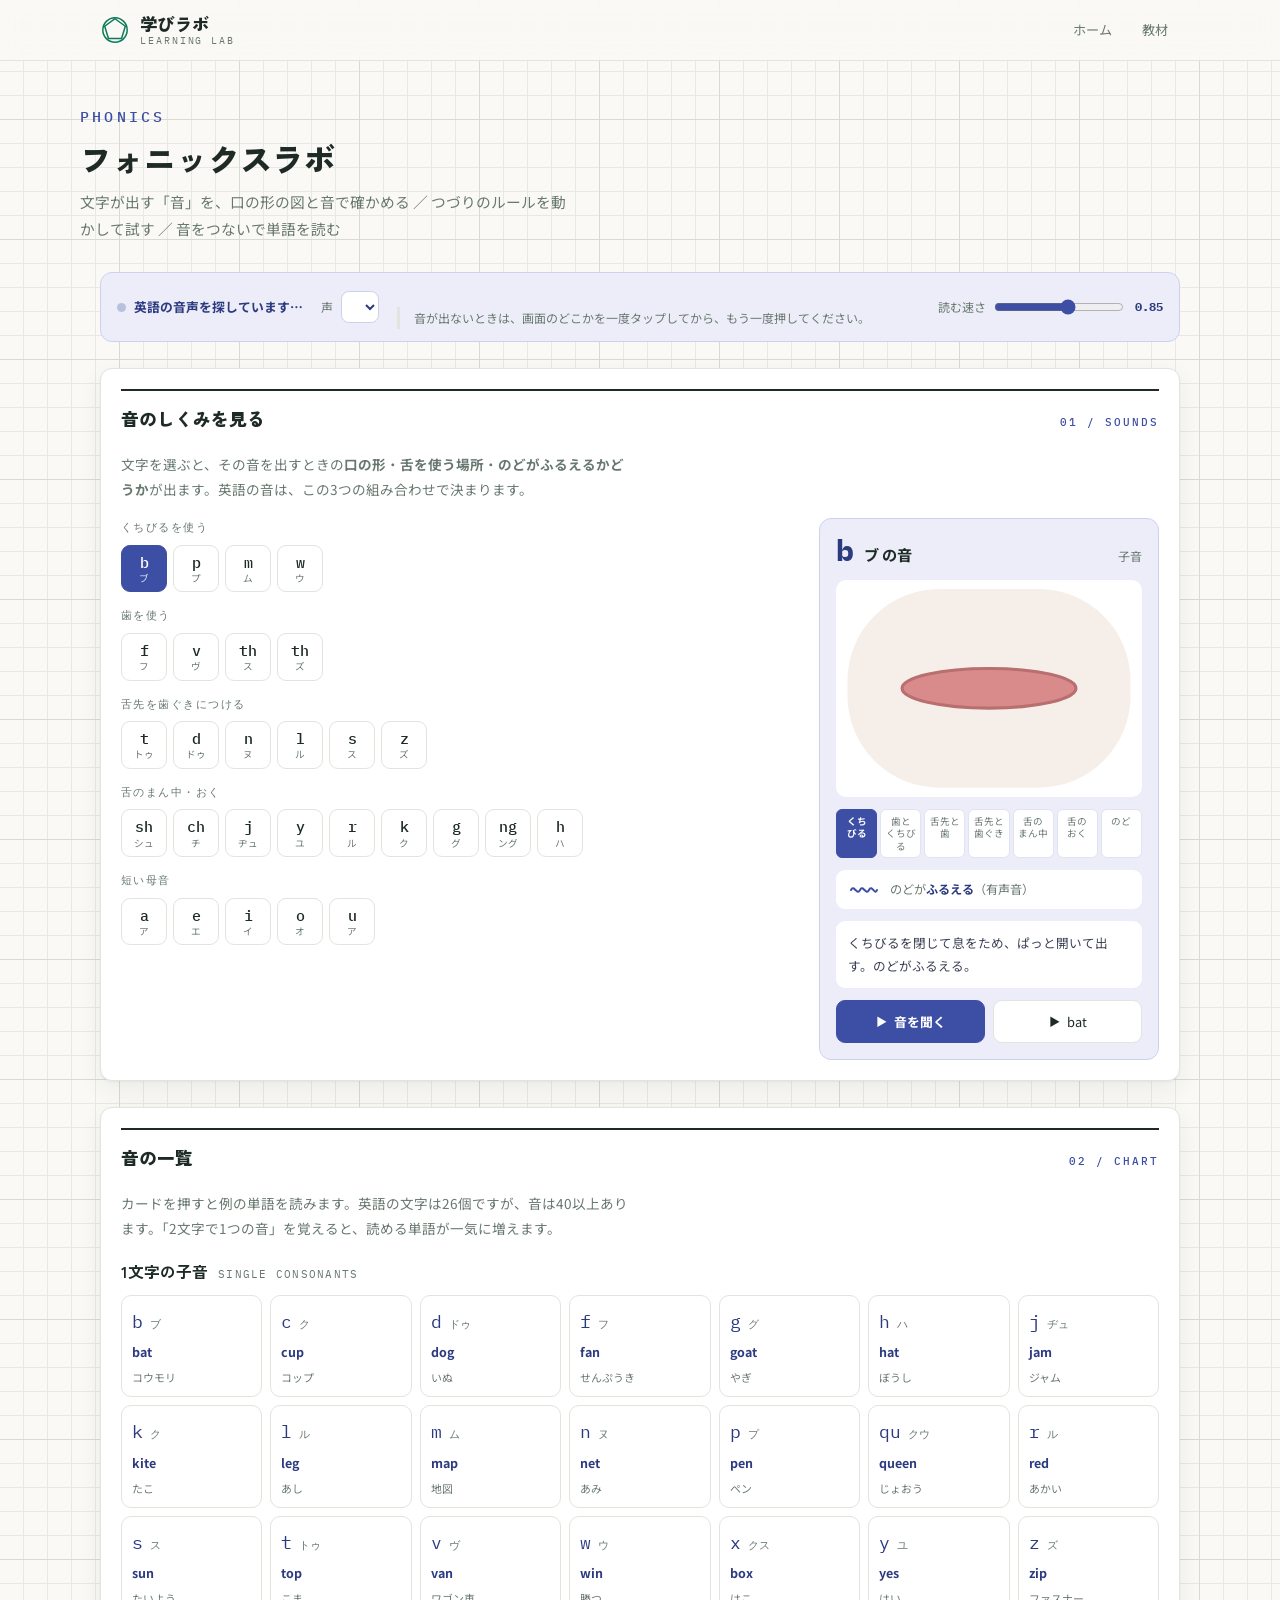
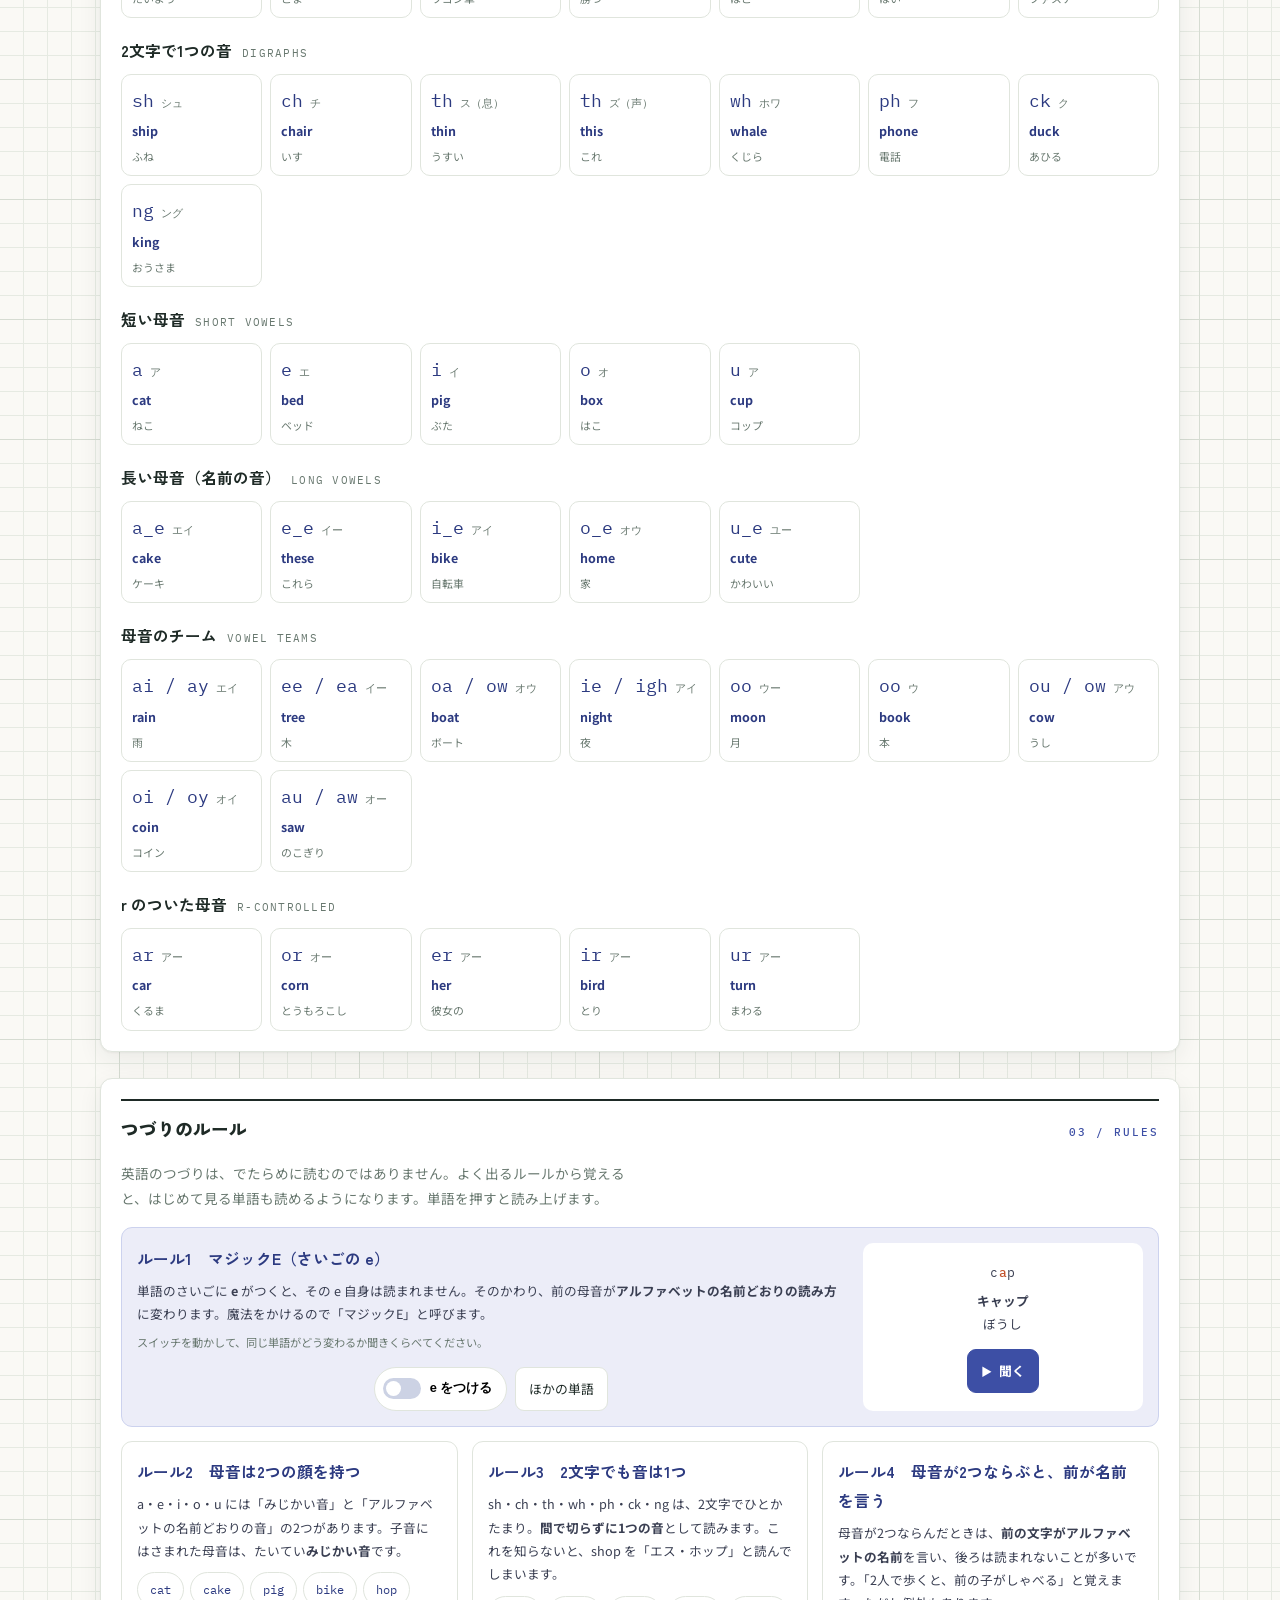
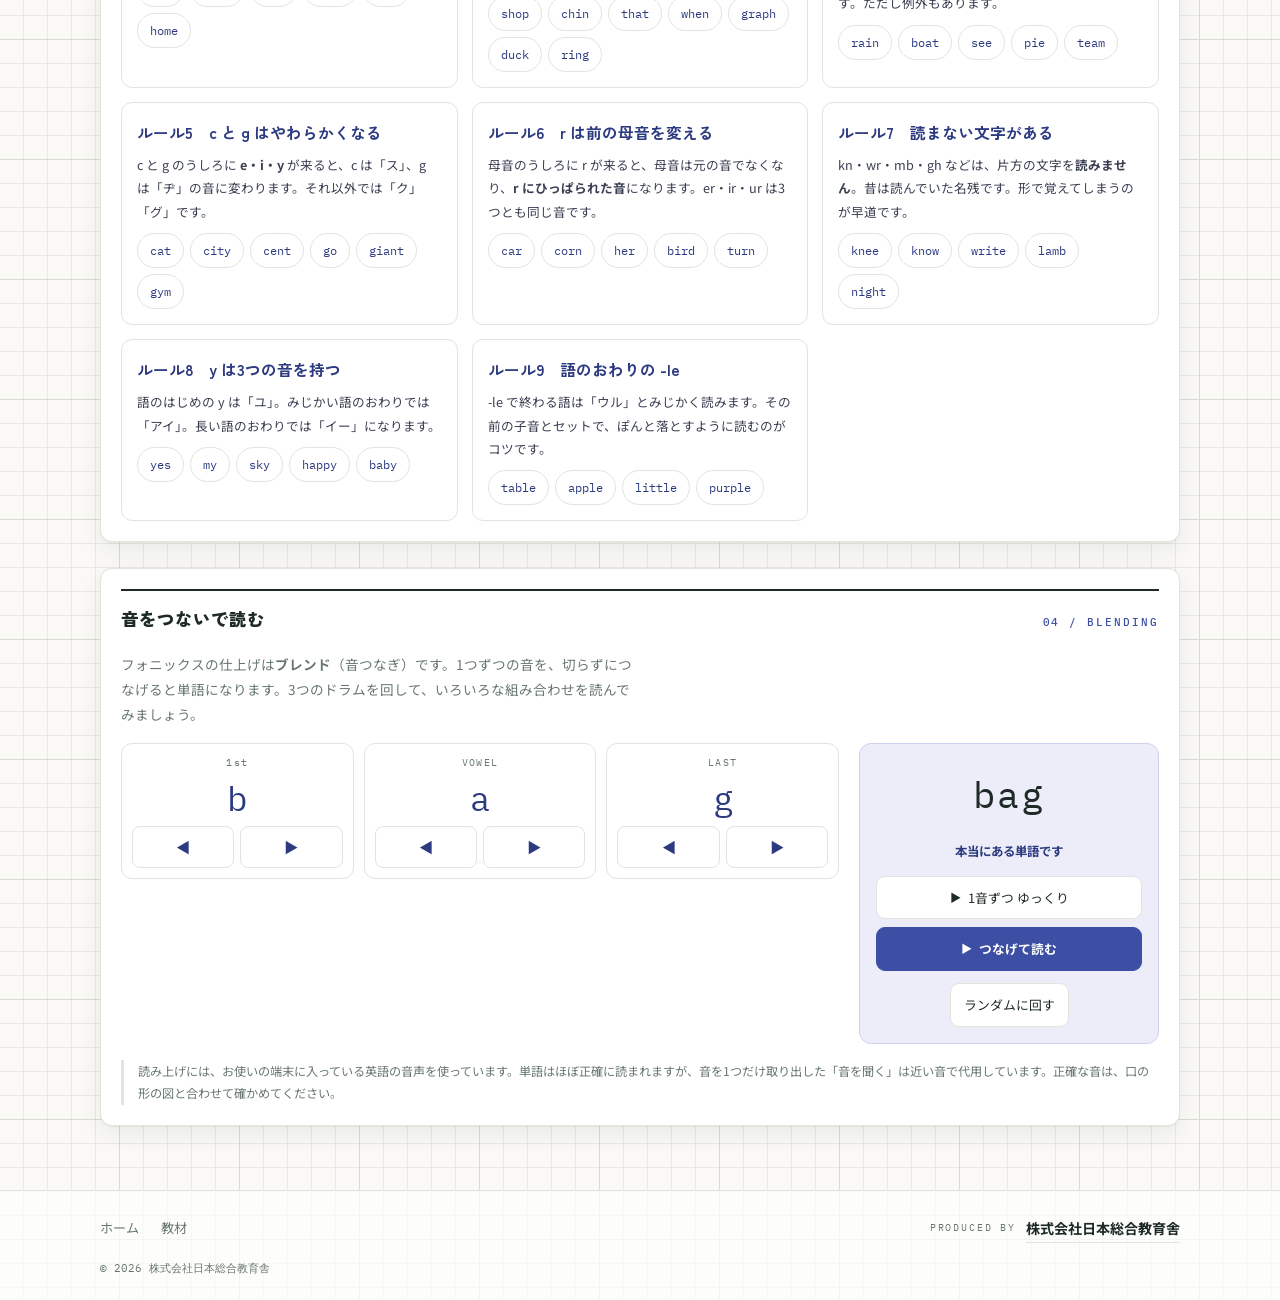
==== phonics.html @ cb594b4d "英語のフォニックス教材を追加し、サイトを教科横断にする - phonics.html を新規追加   - 口の形（正面図）・舌を使う場所・のどのふるえで28音を図解   - 端末の英語音声（Web S" ====
<!DOCTYPE html>
<html lang="ja">
<head>
<meta charset="UTF-8">
<meta name="viewport" content="width=device-width, initial-scale=1.0">
<title>フォニックスラボ｜学びラボ</title>
<meta name="description" content="アルファベットが出す音を、口の形の図と読み上げ音声で確かめる学習アプリ。マジックEなどのつづりのルールを動かして試し、3つの音をつないで単語を読む練習ができます。">
<meta name="author" content="株式会社日本総合教育舎">
<link rel="icon" href="favicon.svg" type="image/svg+xml">
<link rel="stylesheet" href="style.css">
<style>
  /* ==========================================================
     フォニックスラボ 本体
     色の変数は #app の中だけで定義し、サイト共通の変数は上書きしない。
     教材の中は英語の色（藍）にそろえる。
     ========================================================== */
  #app{
    --accent:var(--accent-en);
    --accent-dark:var(--accent-en-dark);
    --accent-soft:var(--accent-en-soft);
    --lip:#d98b8b; --lip-dark:#b96f6f; --mouth:#3a2224; --tongue:#e2909a; --tooth:#fdfcfa;
    max-width:var(--wrap);margin:0 auto;padding:4px 20px 8px;
    display:flex;flex-direction:column;gap:26px;
  }
  #app .panel{
    background:var(--card);border:1px solid var(--line);border-radius:var(--radius);
    padding:20px;box-shadow:var(--shadow);
  }
  #app h2{
    font-family:'Zen Kaku Gothic New',sans-serif;font-weight:900;font-size:1.1rem;
  }
  #app h3{font-family:'Zen Kaku Gothic New',sans-serif;font-weight:700;font-size:.98rem}
  #app .lead{font-size:.85rem;color:var(--muted);margin-top:6px;max-width:64ch}
  #app .sec-head{
    display:flex;align-items:baseline;gap:14px;flex-wrap:wrap;
    border-top:2px solid var(--ink);padding-top:12px;margin-bottom:16px;
  }
  #app .sec-head .step{
    font-family:'IBM Plex Mono',monospace;font-size:.68rem;letter-spacing:.18em;
    color:var(--accent);font-weight:500;margin-left:auto;
  }
  #app :focus-visible{outline:2px solid var(--accent);outline-offset:2px;border-radius:8px}

  /* ---------- 音声のバー ---------- */
  #app .audiobar{
    display:flex;flex-wrap:wrap;align-items:center;gap:12px 18px;
    background:var(--accent-soft);border:1px solid #ccd2ee;border-radius:var(--radius);
    padding:12px 16px;font-size:.8rem;
  }
  #app .audiobar .st{display:flex;align-items:center;gap:8px;color:var(--accent-dark);font-weight:700}
  #app .audiobar .dot{width:9px;height:9px;border-radius:50%;background:#b9c0dd;flex:0 0 9px}
  #app .audiobar.ready .dot{background:var(--accent)}
  #app .audiobar.bad .dot{background:var(--mark)}
  #app .audiobar .note{color:var(--muted);font-size:.75rem}
  #app .pickvoice{display:flex;align-items:center;gap:8px}
  #app .pickvoice select{
    font:inherit;font-size:.78rem;color:var(--accent-dark);background:#fff;
    border:1px solid #ccd2ee;border-radius:8px;padding:5px 8px;max-width:210px;
  }
  #app .speed{display:flex;align-items:center;gap:8px;margin-left:auto}
  #app .speed input{accent-color:var(--accent);width:130px}
  #app .speed b{
    font-family:'IBM Plex Mono',monospace;font-size:.75rem;color:var(--accent-dark);
    min-width:2.6em;text-align:right;
  }

  /* ---------- 1. 音のしくみ ---------- */
  #app .lab{display:grid;grid-template-columns:minmax(0,1fr) 340px;gap:20px;align-items:start}
  #app .picker{display:flex;flex-direction:column;gap:14px}
  #app .pgroup > p{
    font-family:'IBM Plex Mono',monospace;font-size:.66rem;letter-spacing:.14em;
    color:var(--muted);margin-bottom:7px;
  }
  #app .chips{display:flex;flex-wrap:wrap;gap:6px}
  #app .chip{
    min-width:46px;padding:7px 10px;border:1px solid var(--line);border-radius:9px;
    background:#fff;color:var(--ink);cursor:pointer;font:inherit;line-height:1.2;
    display:flex;flex-direction:column;align-items:center;gap:2px;transition:.14s;
  }
  #app .chip b{font-family:'IBM Plex Mono',monospace;font-size:.95rem;font-weight:500}
  #app .chip small{font-size:.6rem;color:var(--muted)}
  #app .chip:hover{background:var(--accent-soft);border-color:#aab3dd}
  #app .chip.on{
    background:var(--accent);border-color:var(--accent);color:#fff;
  }
  #app .chip.on small{color:#dfe3f7}

  #app .viewer{
    background:var(--accent-soft);border:1px solid #ccd2ee;border-radius:var(--radius);
    padding:16px;display:flex;flex-direction:column;gap:12px;position:sticky;top:74px;
  }
  #app .viewer .now{display:flex;align-items:baseline;gap:10px;flex-wrap:wrap}
  #app .viewer .now b{
    font-family:'IBM Plex Mono',monospace;font-size:1.9rem;color:var(--accent-dark);line-height:1;
  }
  #app .viewer .now span{font-size:.95rem;font-weight:700}
  #app .viewer .now i{font-style:normal;font-size:.75rem;color:var(--muted);margin-left:auto}
  #app .mouth{
    background:#fff;border-radius:10px;padding:4px;
  }
  #app .mouth svg{width:100%;height:auto;display:block}
  #app .tongueMark{opacity:0}
  #app .zonebar{display:flex;gap:3px}
  #app .zonebar span{
    flex:1;text-align:center;font-size:.6rem;padding:5px 1px;border-radius:6px;
    background:#fff;color:var(--muted);border:1px solid #dfe3f3;line-height:1.3;
  }
  #app .zonebar span.on{background:var(--accent);color:#fff;border-color:var(--accent);font-weight:700}
  #app .zonebar.dim span{opacity:.45}
  #app .vbadge{
    display:flex;align-items:center;gap:9px;background:#fff;border-radius:9px;padding:8px 11px;
    font-size:.76rem;color:var(--muted);
  }
  #app .vbadge b{color:var(--accent-dark)}
  #app .throat{width:34px;height:20px;flex:0 0 34px}
  #app .throat path{stroke:#b9c0dd;stroke-width:2;fill:none;stroke-linecap:round}
  #app .vbadge.voiced .throat path{stroke:var(--accent);animation:buzz .5s ease-in-out infinite alternate}
  @keyframes buzz{from{transform:translateY(-1px)}to{transform:translateY(1px)}}
  #app .tip{font-size:.79rem;line-height:1.85;color:#3a3f52;background:#fff;border-radius:9px;padding:10px 12px}
  #app .playrow{display:flex;gap:8px}

  /* ---------- ボタン ---------- */
  #app button.act{
    background:#fff;border:1px solid var(--line);color:var(--ink);border-radius:9px;
    padding:9px 13px;cursor:pointer;font:inherit;font-size:.8rem;transition:.14s;
    display:inline-flex;align-items:center;gap:7px;
  }
  #app button.act:hover{background:var(--accent-soft);border-color:#aab3dd}
  #app button.act.primary{background:var(--accent);border-color:var(--accent);color:#fff;font-weight:700}
  #app button.act.primary:hover{background:var(--accent-dark);border-color:var(--accent-dark)}
  #app button.act .pl{font-size:.7rem;line-height:1}
  #app button.act[disabled]{opacity:.45;cursor:default}
  #app .playrow button{flex:1;justify-content:center}

  /* ---------- 2. 音の一覧 ---------- */
  #app .tablegroup{margin-top:18px}
  #app .tablegroup:first-of-type{margin-top:0}
  #app .tablegroup > h3{
    display:flex;align-items:baseline;gap:10px;margin-bottom:9px;
  }
  #app .tablegroup > h3 em{
    font-style:normal;font-family:'IBM Plex Mono',monospace;font-size:.66rem;
    letter-spacing:.12em;color:var(--muted);font-weight:400;
  }
  #app .grid{display:grid;grid-template-columns:repeat(auto-fill,minmax(126px,1fr));gap:8px}
  #app .sc{
    border:1px solid var(--line);border-radius:10px;background:#fff;padding:9px 10px;
    display:flex;flex-direction:column;gap:3px;cursor:pointer;font:inherit;text-align:left;
    color:var(--ink);transition:.14s;
  }
  #app .sc:hover{border-color:var(--accent);background:var(--accent-soft)}
  #app .sc .g{
    font-family:'IBM Plex Mono',monospace;font-size:1.12rem;color:var(--accent-dark);
    display:flex;align-items:baseline;gap:7px;
  }
  #app .sc .g s{text-decoration:none;font-size:.68rem;color:var(--muted)}
  #app .sc .w{font-size:.78rem;color:#3a3f52}
  #app .sc .w b{font-weight:700;color:var(--accent-dark)}
  #app .sc .j{font-size:.68rem;color:var(--muted)}

  /* ---------- 3. ルール ---------- */
  #app .rules{display:grid;grid-template-columns:repeat(auto-fit,minmax(300px,1fr));gap:14px}
  #app .rule{border:1px solid var(--line);border-radius:11px;padding:15px;background:#fff}
  #app .rule h3{color:var(--accent-dark);margin-bottom:6px}
  #app .rule p{font-size:.79rem;line-height:1.85;color:#3a3f52}
  #app .words{display:flex;flex-wrap:wrap;gap:6px;margin-top:10px}
  #app .wbtn{
    border:1px solid var(--line);border-radius:999px;background:#fff;color:var(--accent-dark);
    padding:5px 12px;cursor:pointer;font:inherit;font-size:.78rem;transition:.14s;
    font-family:'IBM Plex Mono',monospace;
  }
  #app .wbtn:hover{background:var(--accent-soft);border-color:var(--accent)}
  #app .wbtn u{text-decoration:none;color:var(--mark);font-weight:700}
  #app .rule .jp{font-size:.7rem;color:var(--muted);margin-top:7px}

  /* マジックE */
  #app .magic{
    grid-column:1/-1;background:var(--accent-soft);border-color:#ccd2ee;
    display:grid;grid-template-columns:minmax(0,1fr) minmax(0,280px);gap:18px;align-items:center;
  }
  #app .magic .stage{
    background:#fff;border-radius:10px;padding:18px 14px;text-align:center;
  }
  #app .mword{
    font-family:'IBM Plex Mono',monospace;font-size:2.5rem;letter-spacing:.06em;
    color:var(--ink);line-height:1.2;
  }
  #app .mword i{font-style:normal;transition:color .2s}
  #app .mword i.v{color:var(--mark);font-weight:500}
  #app .mword i.e{color:var(--accent);opacity:0;transition:opacity .2s}
  #app .mword.on i.e{opacity:1}
  #app .mkana{font-size:.85rem;color:var(--accent-dark);font-weight:700;margin-top:4px}
  #app .mjp{font-size:.72rem;color:var(--muted)}
  #app .mctl{display:flex;flex-wrap:wrap;gap:8px;margin-top:14px;justify-content:center}
  #app .switch{
    display:inline-flex;align-items:center;gap:9px;background:#fff;border:1px solid var(--line);
    border-radius:999px;padding:6px 14px 6px 8px;cursor:pointer;font-size:.8rem;font-weight:700;
  }
  #app .switch .track{
    width:38px;height:21px;border-radius:999px;background:#ccd2e4;position:relative;transition:.18s;
  }
  #app .switch .track::after{
    content:'';position:absolute;top:3px;left:3px;width:15px;height:15px;border-radius:50%;
    background:#fff;transition:.18s;
  }
  #app .switch.on .track{background:var(--accent)}
  #app .switch.on .track::after{transform:translateX(17px)}

  /* ---------- 4. ブレンド ---------- */
  #app .blend{display:grid;grid-template-columns:minmax(0,1fr) minmax(0,300px);gap:20px;align-items:start}
  #app .drums{display:grid;grid-template-columns:repeat(3,1fr);gap:10px}
  #app .drum{
    border:1px solid var(--line);border-radius:11px;background:#fff;padding:10px;
    display:flex;flex-direction:column;gap:8px;align-items:center;
  }
  #app .drum > p{
    font-family:'IBM Plex Mono',monospace;font-size:.62rem;letter-spacing:.14em;color:var(--muted);
  }
  #app .drum .face{
    font-family:'IBM Plex Mono',monospace;font-size:2.1rem;color:var(--accent-dark);
    line-height:1.1;min-height:1.1em;
  }
  #app .drum .nav{display:flex;gap:6px;width:100%}
  #app .drum .nav button{
    flex:1;border:1px solid var(--line);background:#fff;border-radius:8px;padding:7px 0;
    cursor:pointer;font:inherit;font-size:.9rem;color:var(--accent-dark);transition:.14s;
  }
  #app .drum .nav button:hover{background:var(--accent-soft);border-color:var(--accent)}
  #app .out{
    background:var(--accent-soft);border:1px solid #ccd2ee;border-radius:var(--radius);
    padding:16px;display:flex;flex-direction:column;gap:12px;text-align:center;
  }
  #app .out .word{
    font-family:'IBM Plex Mono',monospace;font-size:2.3rem;color:var(--ink);letter-spacing:.05em;
  }
  #app .out .word span{transition:color .15s}
  #app .out .word span.hi{color:var(--mark)}
  #app .verdict{font-size:.78rem;font-weight:700;color:var(--muted);min-height:1.6em}
  #app .verdict.real{color:var(--accent-dark)}
  #app .out .playrow{flex-direction:column}
  #app .dice{align-self:center}

  #app .foot-note{
    font-size:.76rem;color:var(--muted);border-left:3px solid var(--line);padding-left:14px;
  }

  @media(max-width:980px){
    #app{padding:0 14px 8px;gap:22px}
    #app .lab{grid-template-columns:1fr}
    #app .viewer{position:static;order:-1}
    #app .magic{grid-template-columns:1fr}
    #app .blend{grid-template-columns:1fr}
    #app button.act{padding:11px 14px}
    #app .chip{min-width:52px;padding:9px 11px}
    #app .zonebar{display:grid;grid-template-columns:repeat(4,1fr);gap:4px}
    #app .zonebar span{font-size:.66rem;padding:6px 2px}
  }
</style>
</head>
<body>

<header class="site-header">
  <div class="header-inner">
    <a class="brand" href="index.html">
      <svg viewBox="0 0 32 32" fill="none" stroke="currentColor" stroke-width="1.6" aria-hidden="true">
        <circle cx="16" cy="16" r="13"/>
        <polygon points="16,4 27,12 23,25 9,25 5,12"/>
      </svg>
      <b>学びラボ<span>LEARNING LAB</span></b>
    </a>
    <nav class="header-nav">
      <a href="index.html">ホーム</a>
      <a href="index.html#materials">教材</a>
    </nav>
  </div>
</header>

<div class="wrap page-head">
  <p class="eyebrow en">Phonics</p>
  <h1>フォニックスラボ</h1>
  <p>文字が出す「音」を、口の形の図と音で確かめる ／ つづりのルールを動かして試す ／ 音をつないで単語を読む</p>
</div>

<div id="app">

  <div class="audiobar" id="audiobar">
    <span class="st"><span class="dot"></span><span id="voiceState">音声を準備しています…</span></span>
    <label class="pickvoice" id="pickVoiceWrap" hidden>
      <span style="font-size:.75rem;color:var(--muted)">声</span>
      <select id="voiceSel"></select>
    </label>
    <span class="note" id="voiceNote">音が出ないときは、画面のどこかを一度タップしてから、もう一度押してください。</span>
    <label class="speed">
      <span style="font-size:.75rem;color:var(--muted)">読む速さ</span>
      <input type="range" id="rate" min="0.5" max="1.1" step="0.05" value="0.85">
      <b id="rateV">0.85</b>
    </label>
  </div>

  <!-- ================= 1. 音のしくみ ================= -->
  <section class="panel">
    <div class="sec-head">
      <h2>音のしくみを見る</h2>
      <p class="step">01 / SOUNDS</p>
    </div>
    <p class="lead">文字を選ぶと、その音を出すときの<b>口の形</b>・<b>舌を使う場所</b>・<b>のどがふるえるかどうか</b>が出ます。英語の音は、この3つの組み合わせで決まります。</p>

    <div class="lab" style="margin-top:16px">
      <div class="picker" id="picker"></div>

      <div class="viewer">
        <div class="now">
          <b id="vG">b</b><span id="vKana">ブ</span><i id="vType">子音</i>
        </div>

        <div class="mouth">
          <svg viewBox="0 0 240 168" role="img" aria-labelledby="mouthTitle">
            <title id="mouthTitle">口の形の図</title>
            <defs>
              <clipPath id="clipCav"><ellipse id="cavClip" cx="120" cy="84" rx="56" ry="26"/></clipPath>
            </defs>
            <!-- 口のまわり -->
            <rect x="6" y="4" width="228" height="160" rx="74" fill="#f6efe9"/>
            <!-- くちびる -->
            <ellipse id="lipOut" cx="120" cy="84" rx="72" ry="38" fill="var(--lip)"/>
            <ellipse id="lipIn" cx="120" cy="84" rx="56" ry="26" fill="var(--mouth)"/>
            <g clip-path="url(#clipCav)">
              <!-- 上の歯 -->
              <g id="teethUp">
                <rect x="40" y="58" width="160" height="15" rx="4" fill="var(--tooth)"/>
                <path d="M62 58v15M84 58v15M106 58v15M128 58v15M150 58v15M172 58v15"
                      stroke="#e3ddd4" stroke-width="1.2"/>
              </g>
              <!-- 舌 -->
              <ellipse id="tongue" cx="120" cy="104" rx="46" ry="22" fill="var(--tongue)"/>
            </g>
            <!-- 歯を下くちびるに当てる形（f, v） -->
            <g id="lipBite" opacity="0">
              <rect x="62" y="80" width="116" height="13" rx="4" fill="var(--tooth)" stroke="#e3ddd4"/>
            </g>
            <!-- 歯の間から出す舌（th） -->
            <ellipse id="tongueOut" cx="120" cy="80" rx="46" ry="13" fill="var(--tongue)"
                     stroke="var(--lip-dark)" stroke-width="1.5" opacity="0"/>
            <ellipse id="lipRing" cx="120" cy="84" rx="72" ry="38"
                     fill="none" stroke="var(--lip-dark)" stroke-width="2.5"/>
          </svg>
        </div>

        <div class="zonebar" id="zonebar">
          <span data-z="lips">くち<br>びる</span>
          <span data-z="lipteeth">歯と<br>くちびる</span>
          <span data-z="teeth">舌先と<br>歯</span>
          <span data-z="ridge">舌先と<br>歯ぐき</span>
          <span data-z="mid">舌の<br>まん中</span>
          <span data-z="back">舌の<br>おく</span>
          <span data-z="throat">のど</span>
        </div>

        <div class="vbadge" id="vbadge">
          <svg class="throat" viewBox="0 0 34 20" aria-hidden="true">
            <path d="M4 10c3-6 6 6 9 0s6 6 9 0 6 6 8 0"/>
          </svg>
          <span id="vVoice">のどはふるえない（息だけの音）</span>
        </div>

        <p class="tip" id="vTip">くちびるを閉じて、ためた息をぱっと開く。</p>

        <div class="playrow">
          <button class="act primary" id="playSound"><span class="pl">▶</span>音を聞く</button>
          <button class="act" id="playWord"><span class="pl">▶</span><span id="vWordBtn">bat</span></button>
        </div>
      </div>
    </div>
  </section>

  <!-- ================= 2. 音の一覧 ================= -->
  <section class="panel">
    <div class="sec-head">
      <h2>音の一覧</h2>
      <p class="step">02 / CHART</p>
    </div>
    <p class="lead">カードを押すと例の単語を読みます。英語の文字は26個ですが、音は40以上あります。「2文字で1つの音」を覚えると、読める単語が一気に増えます。</p>
    <div id="chart" style="margin-top:16px"></div>
  </section>

  <!-- ================= 3. ルール ================= -->
  <section class="panel">
    <div class="sec-head">
      <h2>つづりのルール</h2>
      <p class="step">03 / RULES</p>
    </div>
    <p class="lead">英語のつづりは、でたらめに読むのではありません。よく出るルールから覚えると、はじめて見る単語も読めるようになります。単語を押すと読み上げます。</p>

    <div class="rules" style="margin-top:16px">

      <div class="rule magic">
        <div>
          <h3>ルール1　マジックE（さいごの e）</h3>
          <p>単語のさいごに <b>e</b> がつくと、その e 自身は読まれません。そのかわり、前の母音が<b>アルファベットの名前どおりの読み方</b>に変わります。魔法をかけるので「マジックE」と呼びます。</p>
          <p class="jp">スイッチを動かして、同じ単語がどう変わるか聞きくらべてください。</p>
          <div class="mctl">
            <button class="switch" id="magicSw" aria-pressed="false">
              <span class="track"></span><span>e をつける</span>
            </button>
            <button class="act" id="magicNext">ほかの単語</button>
          </div>
        </div>
        <div class="stage">
          <p class="mword" id="mWord"></p>
          <p class="mkana" id="mKana"></p>
          <p class="mjp" id="mJp"></p>
          <div class="mctl">
            <button class="act primary" id="mPlay"><span class="pl">▶</span>聞く</button>
          </div>
        </div>
      </div>

      <div class="rule" id="ruleList"></div>
    </div>
  </section>

  <!-- ================= 4. ブレンド ================= -->
  <section class="panel">
    <div class="sec-head">
      <h2>音をつないで読む</h2>
      <p class="step">04 / BLENDING</p>
    </div>
    <p class="lead">フォニックスの仕上げは<b>ブレンド</b>（音つなぎ）です。1つずつの音を、切らずにつなげると単語になります。3つのドラムを回して、いろいろな組み合わせを読んでみましょう。</p>

    <div class="blend" style="margin-top:16px">
      <div class="drums">
        <div class="drum">
          <p>1st</p>
          <div class="face" id="d0"></div>
          <div class="nav"><button data-d="0" data-s="-1" aria-label="前へ">◀</button><button data-d="0" data-s="1" aria-label="次へ">▶</button></div>
        </div>
        <div class="drum">
          <p>VOWEL</p>
          <div class="face" id="d1"></div>
          <div class="nav"><button data-d="1" data-s="-1" aria-label="前へ">◀</button><button data-d="1" data-s="1" aria-label="次へ">▶</button></div>
        </div>
        <div class="drum">
          <p>LAST</p>
          <div class="face" id="d2"></div>
          <div class="nav"><button data-d="2" data-s="-1" aria-label="前へ">◀</button><button data-d="2" data-s="1" aria-label="次へ">▶</button></div>
        </div>
      </div>

      <div class="out">
        <p class="word" id="bWord"></p>
        <p class="verdict" id="bVerdict">&nbsp;</p>
        <div class="playrow">
          <button class="act" id="bSlow"><span class="pl">▶</span>1音ずつ ゆっくり</button>
          <button class="act primary" id="bFast"><span class="pl">▶</span>つなげて読む</button>
        </div>
        <button class="act dice" id="bRand">ランダムに回す</button>
      </div>
    </div>

    <p class="foot-note" style="margin-top:16px">読み上げには、お使いの端末に入っている英語の音声を使っています。単語はほぼ正確に読まれますが、音を1つだけ取り出した「音を聞く」は近い音で代用しています。正確な音は、口の形の図と合わせて確かめてください。</p>
  </section>

</div>

<footer class="site-footer">
  <div class="footer-inner">
    <nav class="footer-links">
      <a href="index.html">ホーム</a>
      <a href="index.html#materials">教材</a>
    </nav>
    <p class="credit">
      <span>Produced by</span>
      <a href="https://nasa.co.jp/" target="_blank" rel="noopener">株式会社日本総合教育舎</a>
    </p>
  </div>
  <div class="footer-bottom">&copy; 2026 株式会社日本総合教育舎</div>
</footer>

<script>
/* =========================================================
   読み上げ（Web Speech API）
   端末に入っている英語の音声を使う。音声ファイルは持たない。
   ========================================================= */
const SS = window.speechSynthesis;
let voice = null;

function pickVoice(){
  if(!SS) return null;
  const vs = SS.getVoices().filter(v=>/^en([-_]|$)/i.test(v.lang));
  if(!vs.length) return null;
  const pref = ['Google US English','Samantha','Microsoft Aria','Microsoft Jenny',
                'Microsoft Zira','Alex','Google UK English Female'];
  for(const p of pref){ const f = vs.find(v=>v.name.indexOf(p)>=0); if(f) return f; }
  return vs.find(v=>/en[-_]US/i.test(v.lang)) || vs[0];
}

function refreshVoice(){
  const bar = document.getElementById('audiobar');
  const st  = document.getElementById('voiceState');
  if(!SS){
    bar.classList.add('bad');
    st.textContent = 'このブラウザは読み上げに対応していません';
    document.getElementById('voiceNote').textContent =
      'Chrome / Edge / Safari でひらくと音が出ます。図とルールはそのまま使えます。';
    return;
  }
  const list = SS.getVoices().filter(v=>/^en([-_]|$)/i.test(v.lang));
  if(!list.length){ st.textContent = '英語の音声を探しています…'; return; }

  if(!voice || list.indexOf(voice) < 0) voice = pickVoice();
  bar.classList.add('ready'); bar.classList.remove('bad');
  st.textContent = '英語の音声';

  const wrap = document.getElementById('pickVoiceWrap');
  const sel  = document.getElementById('voiceSel');
  wrap.hidden = false;
  const sig = list.map(v=>v.name).join('|');
  if(sel.dataset.sig !== sig){
    sel.dataset.sig = sig;
    sel.innerHTML = list.map((v,i)=>
      '<option value="' + i + '">' + v.name.replace(/^Microsoft /,'') + '</option>').join('');
    sel.onchange = ()=>{ voice = list[+sel.value]; };
  }
  sel.value = String(Math.max(0, list.indexOf(voice)));
}
if(SS){
  refreshVoice();
  SS.onvoiceschanged = refreshVoice;
  setTimeout(refreshVoice, 400);
}

let rate = 0.85;
const rateEl = document.getElementById('rate');
rateEl.addEventListener('input', ()=>{
  rate = +rateEl.value;
  document.getElementById('rateV').textContent = rate.toFixed(2);
});

/* text を読む。読み終わりで解決する Promise を返す */
function say(text, mul){
  return new Promise(res=>{
    if(!SS || !text){ res(); return; }
    SS.cancel();
    const u = new SpeechSynthesisUtterance(text);
    u.lang = voice ? voice.lang : 'en-US';
    u.rate = Math.max(0.1, rate * (mul || 1));
    if(voice) u.voice = voice;
    u.onend = res; u.onerror = res;
    SS.speak(u);
    setTimeout(res, 4000);            // 端末が onend を返さないときの保険
  });
}
const wait = ms => new Promise(r=>setTimeout(r, ms));

/* =========================================================
   音のデータ
   g:文字 kana:日本語での近い音 w:例の単語 j:意味 say:読み上げ用の文字列
   v:のどがふるえる z:舌などを使う場所 m:口の形 tip:出し方
   ========================================================= */
const P = [
 // --- くちびる ---
 {g:'b', kana:'ブ',  w:'bat',  j:'コウモリ', say:'buh',  v:1, z:'lips', m:'closed',
  tip:'くちびるを閉じて息をため、ぱっと開いて出す。のどがふるえる。'},
 {g:'p', kana:'プ',  w:'pen',  j:'ペン',     say:'puh',  v:0, z:'lips', m:'closed',
  tip:'口の形は b と同じ。のどはふるえず、息だけがぱっと出る。'},
 {g:'m', kana:'ム',  w:'map',  j:'地図',     say:'mmm',  v:1, z:'lips', m:'closed',
  tip:'くちびるを閉じたまま、音を鼻から出す。長くのばせる音。'},
 {g:'w', kana:'ウ',  w:'win',  j:'勝つ',     say:'wuh',  v:1, z:'lips', m:'round',
  tip:'くちびるを丸くとがらせてから、すべるように次の音へ動かす。'},
 // --- 歯とくちびる ---
 {g:'f', kana:'フ',  w:'fan',  j:'せんぷうき', say:'fff', v:0, z:'lipteeth', m:'bite',
  tip:'上の歯を下くちびるに軽くあて、すきまから息をこすらせる。'},
 {g:'v', kana:'ヴ',  w:'van',  j:'ワゴン車', say:'vvv',  v:1, z:'lipteeth', m:'bite',
  tip:'f とまったく同じ形で、のどをふるわせる。日本語にはない音。'},
 // --- 舌先と歯 ---
 {g:'th', kana:'ス', w:'thin', j:'うすい',   say:'thhh', v:0, z:'teeth', m:'out',
  tip:'舌先を上下の歯で軽くはさみ、すきまから息を出す。「ス」ではない。'},
 {g:'th', kana:'ズ', w:'this', j:'これ',     say:'the',  v:1, z:'teeth', m:'out',
  tip:'同じ形のまま、のどをふるわせる。the, this, that はこの音。'},
 // --- 舌先と歯ぐき ---
 {g:'t', kana:'トゥ', w:'top', j:'こま',     say:'tuh',  v:0, z:'ridge', m:'up',
  tip:'舌先を上の歯ぐきにつけ、はじくようにはなす。息だけ。'},
 {g:'d', kana:'ドゥ', w:'dog', j:'いぬ',     say:'duh',  v:1, z:'ridge', m:'up',
  tip:'t と同じ形で、のどをふるわせる。'},
 {g:'n', kana:'ヌ',  w:'net',  j:'あみ',     say:'nnn',  v:1, z:'ridge', m:'up',
  tip:'舌先を歯ぐきにつけたまま、音を鼻から出す。'},
 {g:'l', kana:'ル',  w:'leg',  j:'あし',     say:'lll',  v:1, z:'ridge', m:'up',
  tip:'舌先を歯ぐきにしっかりつけ、声を舌の両わきから流す。'},
 {g:'s', kana:'ス',  w:'sun',  j:'たいよう', say:'sss',  v:0, z:'ridge', m:'smile',
  tip:'舌先を歯ぐきに近づけ、細いすきまから息を出す。'},
 {g:'z', kana:'ズ',  w:'zip',  j:'ファスナー', say:'zzz', v:1, z:'ridge', m:'smile',
  tip:'s と同じ形で、のどをふるわせる。'},
 // --- 舌のまん中 ---
 {g:'sh', kana:'シュ', w:'ship', j:'ふね',   say:'shhh', v:0, z:'mid', m:'round',
  tip:'舌を少し後ろに引き、くちびるを前に出して息を出す。「静かに！」の音。'},
 {g:'ch', kana:'チ', w:'chair', j:'いす',    say:'chuh', v:0, z:'mid', m:'round',
  tip:'t の形から sh へ、ひと息で続けて出す。'},
 {g:'j', kana:'ヂュ', w:'jam', j:'ジャム',   say:'juh',  v:1, z:'mid', m:'round',
  tip:'ch と同じ形で、のどをふるわせる。'},
 {g:'y', kana:'ユ',  w:'yes',  j:'はい',     say:'yuh',  v:1, z:'mid', m:'smile',
  tip:'舌の前を上あごに近づけ、すぐに次の音へすべらせる。'},
 {g:'r', kana:'ル',  w:'red',  j:'あかい',   say:'rrr',  v:1, z:'mid', m:'round',
  tip:'舌先をどこにもつけず、口の中で丸める。くちびるも少しすぼめる。l との違いはここ。'},
 // --- 舌のおく ---
 {g:'k', kana:'ク',  w:'kite', j:'たこ',     say:'kuh',  v:0, z:'back', m:'open',
  tip:'舌のおくを上あごのおくにつけ、ぱっとはなす。'},
 {g:'g', kana:'グ',  w:'goat', j:'やぎ',     say:'guh',  v:1, z:'back', m:'open',
  tip:'k と同じ形で、のどをふるわせる。'},
 {g:'ng', kana:'ング', w:'king', j:'おうさま', say:'ng',  v:1, z:'back', m:'open',
  tip:'舌のおくをつけたまま、音を鼻から出す。「ング」の「グ」は言わない。'},
 // --- のど ---
 {g:'h', kana:'ハ',  w:'hat',  j:'ぼうし',   say:'huh',  v:0, z:'throat', m:'open',
  tip:'口はつぎの音の形にして、のどのおくから息だけを出す。'},
 // --- 短い母音 ---
 {g:'a', kana:'ア',  w:'cat',  j:'ねこ',     say:'at',   v:1, z:'vowel', m:'wide', vowel:1,
  tip:'口を大きく横に開き、あごを下げる。日本語の「ア」より口が広い。'},
 {g:'e', kana:'エ',  w:'bed',  j:'ベッド',   say:'ed',   v:1, z:'vowel', m:'mid', vowel:1,
  tip:'口を軽く横に開く。日本語の「エ」に近い。'},
 {g:'i', kana:'イ',  w:'pig',  j:'ぶた',     say:'it',   v:1, z:'vowel', m:'grin', vowel:1,
  tip:'口を横に少しだけ開く。「イ」と「エ」の中間くらい。'},
 {g:'o', kana:'オ',  w:'box',  j:'はこ',     say:'ox',   v:1, z:'vowel', m:'roundopen', vowel:1,
  tip:'口を大きくたてに開く。のどのおくから出す「オ」。'},
 {g:'u', kana:'ア',  w:'cup',  j:'コップ',   say:'up',   v:1, z:'vowel', m:'mid', vowel:1,
  tip:'口の力をぬいて、みじかく「ア」。あいまいな音。'}
];

/* =========================================================
   口の形（正面から見た図）のパラメータ
   lr:くちびるの横はば lb:たての開き cr,cb:口の中の開き
   ========================================================= */
const MOUTH = {
  closed:    {lr:70, lb:16, cr:0,  cb:0,  tongue:null, bite:0, out:0},
  round:     {lr:44, lb:44, cr:27, cb:27, tongue:{cy:108, ry:18}, bite:0, out:0},
  roundopen: {lr:56, lb:48, cr:39, cb:32, tongue:{cy:110, ry:20}, bite:0, out:0},
  wide:      {lr:80, lb:52, cr:63, cb:38, tongue:{cy:114, ry:22}, bite:0, out:0},
  open:      {lr:70, lb:44, cr:53, cb:30, tongue:{cy:110, ry:22}, bite:0, out:0},
  mid:       {lr:74, lb:34, cr:56, cb:21, tongue:{cy:104, ry:20}, bite:0, out:0},
  grin:      {lr:82, lb:26, cr:64, cb:13, tongue:{cy:100, ry:18}, bite:0, out:0},
  smile:     {lr:86, lb:22, cr:68, cb:10, tongue:{cy:96,  ry:16}, bite:0, out:0},
  up:        {lr:74, lb:38, cr:56, cb:24, tongue:{cy:99, ry:26, rx:30}, bite:0, out:0},
  bite:      {lr:74, lb:26, cr:56, cb:13, tongue:null,            bite:1, out:0},
  out:       {lr:76, lb:34, cr:58, cb:20, tongue:null,            bite:0, out:1}
};

const $ = id => document.getElementById(id);
const setA = (el, o) => { for(const k in o) el.setAttribute(k, o[k]); };

function drawMouth(shape){
  const m = MOUTH[shape] || MOUTH.mid;
  setA($('lipOut'),  {rx:m.lr, ry:m.lb});
  setA($('lipRing'), {rx:m.lr, ry:m.lb});
  setA($('lipIn'),   {rx:m.cr, ry:m.cb});
  setA($('cavClip'), {rx:m.cr, ry:m.cb});
  $('teethUp').setAttribute('opacity', m.cb > 6 ? 1 : 0);
  const t = $('tongue');
  if(m.tongue){
    t.setAttribute('opacity', 1);
    setA(t, {cy:m.tongue.cy, ry:m.tongue.ry, rx:m.tongue.rx || 46});
  }
  else t.setAttribute('opacity', 0);
  $('lipBite').setAttribute('opacity', m.bite);
  $('tongueOut').setAttribute('opacity', m.out);
}

/* ---------- いま選ばれている音を表示する ---------- */
let cur = P[0];

function show(s){
  cur = s;
  $('vG').textContent = s.g;
  $('vKana').textContent = s.kana + ' の音';
  $('vType').textContent = s.vowel ? '母音' : '子音';
  $('vTip').textContent = s.tip;
  $('vWordBtn').textContent = s.w;
  drawMouth(s.m);

  const bar = $('zonebar');
  bar.classList.toggle('dim', !!s.vowel);
  [...bar.children].forEach(el => el.classList.toggle('on', el.dataset.z === s.z));

  const vb = $('vbadge');
  vb.classList.toggle('voiced', !!s.v);
  $('vVoice').innerHTML = s.v
    ? 'のどが<b>ふるえる</b>（有声音）'
    : 'のどはふるえない（息だけの無声音）';

  document.querySelectorAll('#picker .chip').forEach(b=>{
    b.classList.toggle('on', +b.dataset.i === P.indexOf(s));
  });
}

/* ---------- 音を選ぶボタンをならべる ---------- */
const ZONES = [
  ['くちびるを使う',      ['lips']],
  ['歯を使う',            ['lipteeth','teeth']],
  ['舌先を歯ぐきにつける', ['ridge']],
  ['舌のまん中・おく',     ['mid','back','throat']],
  ['短い母音',            ['vowel']]
];
$('picker').innerHTML = ZONES.map(([name, zs]) => {
  const items = P.map((s,i)=>[s,i]).filter(([s])=>zs.indexOf(s.z)>=0);
  return '<div class="pgroup"><p>' + name + '</p><div class="chips">' +
    items.map(([s,i]) =>
      '<button class="chip" data-i="' + i + '"><b>' + s.g + '</b><small>' + s.kana + '</small></button>'
    ).join('') + '</div></div>';
}).join('');

$('picker').addEventListener('click', e=>{
  const b = e.target.closest('.chip'); if(!b) return;
  const s = P[+b.dataset.i];
  show(s); say(s.say, 0.85);
});
$('playSound').addEventListener('click', ()=> say(cur.say, 0.8));
$('playWord').addEventListener('click',  ()=> say(cur.w));
show(P[0]);

/* =========================================================
   2. 音の一覧
   ========================================================= */
const CHART = [
 {t:'1文字の子音', en:'SINGLE CONSONANTS', items:[
   ['b','ブ','bat','コウモリ'],['c','ク','cup','コップ'],['d','ドゥ','dog','いぬ'],
   ['f','フ','fan','せんぷうき'],['g','グ','goat','やぎ'],['h','ハ','hat','ぼうし'],
   ['j','ヂュ','jam','ジャム'],['k','ク','kite','たこ'],['l','ル','leg','あし'],
   ['m','ム','map','地図'],['n','ヌ','net','あみ'],['p','プ','pen','ペン'],
   ['qu','クウ','queen','じょおう'],['r','ル','red','あかい'],['s','ス','sun','たいよう'],
   ['t','トゥ','top','こま'],['v','ヴ','van','ワゴン車'],['w','ウ','win','勝つ'],
   ['x','クス','box','はこ'],['y','ユ','yes','はい'],['z','ズ','zip','ファスナー']
 ]},
 {t:'2文字で1つの音', en:'DIGRAPHS', items:[
   ['sh','シュ','ship','ふね'],['ch','チ','chair','いす'],['th','ス（息）','thin','うすい'],
   ['th','ズ（声）','this','これ'],['wh','ホワ','whale','くじら'],['ph','フ','phone','電話'],
   ['ck','ク','duck','あひる'],['ng','ング','king','おうさま']
 ]},
 {t:'短い母音', en:'SHORT VOWELS', items:[
   ['a','ア','cat','ねこ'],['e','エ','bed','ベッド'],['i','イ','pig','ぶた'],
   ['o','オ','box','はこ'],['u','ア','cup','コップ']
 ]},
 {t:'長い母音（名前の音）', en:'LONG VOWELS', items:[
   ['a_e','エイ','cake','ケーキ'],['e_e','イー','these','これら'],['i_e','アイ','bike','自転車'],
   ['o_e','オウ','home','家'],['u_e','ユー','cute','かわいい']
 ]},
 {t:'母音のチーム', en:'VOWEL TEAMS', items:[
   ['ai / ay','エイ','rain','雨'],['ee / ea','イー','tree','木'],['oa / ow','オウ','boat','ボート'],
   ['ie / igh','アイ','night','夜'],['oo','ウー','moon','月'],['oo','ウ','book','本'],
   ['ou / ow','アウ','cow','うし'],['oi / oy','オイ','coin','コイン'],['au / aw','オー','saw','のこぎり']
 ]},
 {t:'r のついた母音', en:'R-CONTROLLED', items:[
   ['ar','アー','car','くるま'],['or','オー','corn','とうもろこし'],['er','アー','her','彼女の'],
   ['ir','アー','bird','とり'],['ur','アー','turn','まわる']
 ]}
];

$('chart').innerHTML = CHART.map(g =>
  '<div class="tablegroup"><h3>' + g.t + ' <em>' + g.en + '</em></h3><div class="grid">' +
  g.items.map(([gr,ka,w,j]) =>
    '<button class="sc" data-w="' + w + '"><span class="g">' + gr + ' <s>' + ka + '</s></span>' +
    '<span class="w"><b>' + w + '</b></span><span class="j">' + j + '</span></button>'
  ).join('') + '</div></div>'
).join('');

$('chart').addEventListener('click', e=>{
  const b = e.target.closest('.sc'); if(!b) return;
  say(b.dataset.w);
});

/* =========================================================
   3. ルール
   ========================================================= */
const MAGIC = [
  ['cap','ぼうし','キャップ', 'cape','マント','ケイプ', 1],
  ['kit','道具セット','キット','kite','たこ','カイト', 1],
  ['hop','ぴょんと跳ぶ','ホップ','hope','のぞみ','ホウプ', 1],
  ['tub','おけ','タブ','tube','くだ','テューブ', 1],
  ['can','かん','キャン','cane','つえ','ケイン', 1]
];
let mi = 0, mOn = false;

function magicDraw(){
  const [a, aj, ak, b, bj, bk] = MAGIC[mi];
  const w = mOn ? b : a, kana = mOn ? bk : ak, jp = mOn ? bj : aj;
  const vpos = 1;                                   // 3文字語の2文字目が母音
  $('mWord').innerHTML = w.split('').map((c,i)=>{
    if(mOn && i === w.length-1) return '<i class="e">' + c + '</i>';
    return '<i class="' + (i === vpos ? 'v' : '') + '">' + c + '</i>';
  }).join('');
  $('mWord').classList.toggle('on', mOn);
  $('mKana').textContent = kana;
  $('mJp').textContent = jp;
  $('magicSw').classList.toggle('on', mOn);
  $('magicSw').setAttribute('aria-pressed', mOn ? 'true' : 'false');
}
$('magicSw').addEventListener('click', ()=>{
  mOn = !mOn; magicDraw(); say(mOn ? MAGIC[mi][3] : MAGIC[mi][0]);
});
$('magicNext').addEventListener('click', ()=>{
  mi = (mi + 1) % MAGIC.length; magicDraw();
});
$('mPlay').addEventListener('click', ()=> say(mOn ? MAGIC[mi][3] : MAGIC[mi][0]));
magicDraw();

const RULES = [
 {h:'ルール2　母音は2つの顔を持つ',
  p:'a・e・i・o・u には「みじかい音」と「アルファベットの名前どおりの音」の2つがあります。子音にはさまれた母音は、たいてい<b>みじかい音</b>です。',
  w:['cat','cake','pig','bike','hop','home']},
 {h:'ルール3　2文字でも音は1つ',
  p:'sh・ch・th・wh・ph・ck・ng は、2文字でひとかたまり。<b>間で切らずに1つの音</b>として読みます。これを知らないと、shop を「エス・ホップ」と読んでしまいます。',
  w:['shop','chin','that','when','graph','duck','ring']},
 {h:'ルール4　母音が2つならぶと、前が名前を言う',
  p:'母音が2つならんだときは、<b>前の文字がアルファベットの名前</b>を言い、後ろは読まれないことが多いです。「2人で歩くと、前の子がしゃべる」と覚えます。ただし例外もあります。',
  w:['rain','boat','see','pie','team']},
 {h:'ルール5　c と g はやわらかくなる',
  p:'c と g のうしろに <b>e・i・y</b> が来ると、c は「ス」、g は「ヂ」の音に変わります。それ以外では「ク」「グ」です。',
  w:['cat','city','cent','go','giant','gym']},
 {h:'ルール6　r は前の母音を変える',
  p:'母音のうしろに r が来ると、母音は元の音でなくなり、<b>r にひっぱられた音</b>になります。er・ir・ur は3つとも同じ音です。',
  w:['car','corn','her','bird','turn']},
 {h:'ルール7　読まない文字がある',
  p:'kn・wr・mb・gh などは、片方の文字を<b>読みません</b>。昔は読んでいた名残です。形で覚えてしまうのが早道です。',
  w:['knee','know','write','lamb','night']},
 {h:'ルール8　y は3つの音を持つ',
  p:'語のはじめの y は「ユ」。みじかい語のおわりでは「アイ」。長い語のおわりでは「イー」になります。',
  w:['yes','my','sky','happy','baby']},
 {h:'ルール9　語のおわりの -le',
  p:'-le で終わる語は「ウル」とみじかく読みます。その前の子音とセットで、ぽんと落とすように読むのがコツです。',
  w:['table','apple','little','purple']}
];

document.getElementById('ruleList').outerHTML = RULES.map(r =>
  '<div class="rule"><h3>' + r.h + '</h3><p>' + r.p + '</p><div class="words">' +
  r.w.map(w => '<button class="wbtn" data-w="' + w + '">' + w + '</button>').join('') +
  '</div></div>'
).join('');

document.querySelector('.rules').addEventListener('click', e=>{
  const b = e.target.closest('.wbtn'); if(!b) return;
  say(b.dataset.w);
});

/* =========================================================
   4. ブレンド（音つなぎ）
   ========================================================= */
const ON  = ['b','c','d','f','g','h','j','l','m','n','p','r','s','t','w','sh','ch','st','tr'];
const VO  = ['a','e','i','o','u'];
const CO  = ['t','d','g','n','p','m','b','x','ck','ll','sh','ng','ss'];

const SAY = {b:'buh',c:'kuh',d:'duh',f:'fff',g:'guh',h:'huh',j:'juh',l:'lll',m:'mmm',
             n:'nnn',p:'puh',r:'rrr',s:'sss',t:'tuh',w:'wuh',sh:'shhh',ch:'chuh',
             st:'sst',tr:'truh',x:'ks',ck:'kuh',ll:'lll',ng:'ng',ss:'sss',
             a:'ah',e:'eh',i:'ih',o:'oh',u:'uh'};

const REAL = ('bat bad bag ban cat cap can cab dad fan fat gap ham hat had hop hot jam ' +
  'lap mad man map mat nap pan pat pad rat ram ran sad sat sap tan tap tag wag ' +
  'bed beg bet den fed get hen jet led leg let men met net peg pen pet red set ten wet ' +
  'big bid bin bit dig dim dip fig fin fit hid hip hit jig lid lip lit nip pig pin pit ' +
  'rib rid rig rim rip sit sip six tin tip win wig zip mix fix ' +
  'cob cod cop cot dog dot fog fox got hog hot job jog log lot mob mom mop nod not pod ' +
  'pop pot rob rod rot sob top box ' +
  'bug bun bus but cub cup cut dug fun gum gun hug hum hut jug mud mug nut pup rub rug ' +
  'run sun sum tub tug ' +
  'shop ship shot shut chin chat chip chop stop step stem stop trip trap ' +
  'ball bell doll fell tall well hill sell tell mess miss kiss less boss ' +
  'king ring sing song long bang ' +
  'cash dish fish wish rush dash wash math bath').split(/\s+/);
const REALSET = new Set(REAL);

let di = [0, 0, 15 % CO.length];
const drumList = [ON, VO, CO];

function word(){ return ON[di[0]] + VO[di[1]] + CO[di[2]]; }

function blendDraw(){
  for(let k=0;k<3;k++) $('d'+k).textContent = drumList[k][di[k]];
  const w = word();
  $('bWord').innerHTML =
    '<span data-k="0">' + ON[di[0]] + '</span>' +
    '<span data-k="1">' + VO[di[1]] + '</span>' +
    '<span data-k="2">' + CO[di[2]] + '</span>';
  const v = $('bVerdict');
  if(REALSET.has(w)){ v.textContent = '本当にある単語です'; v.classList.add('real'); }
  else{ v.textContent = '（これは英語にはない ならび）'; v.classList.remove('real'); }
}

document.querySelector('.drums').addEventListener('click', e=>{
  const b = e.target.closest('button'); if(!b) return;
  const d = +b.dataset.d, s = +b.dataset.s, L = drumList[d].length;
  di[d] = (di[d] + s + L) % L;
  blendDraw();
});

function hi(k){
  document.querySelectorAll('#bWord span').forEach(s=>{
    s.classList.toggle('hi', +s.dataset.k === k);
  });
}

let busy = false;
async function playSlow(){
  if(busy) return; busy = true;
  const parts = [ON[di[0]], VO[di[1]], CO[di[2]]];
  for(let k=0;k<3;k++){
    hi(k);
    await say(SAY[parts[k]] || parts[k], 0.75);
    await wait(180);
  }
  hi(-1);
  await wait(200);
  await say(word(), 0.85);
  busy = false;
}
$('bSlow').addEventListener('click', playSlow);
$('bFast').addEventListener('click', ()=> say(word()));
$('bRand').addEventListener('click', ()=>{
  // 半分くらいは本物の単語が出るようにする
  if(Math.random() < 0.6){
    const cands = REAL.filter(w=>{
      for(let a=0;a<ON.length;a++) for(let b=0;b<VO.length;b++) for(let c=0;c<CO.length;c++)
        if(ON[a]+VO[b]+CO[c] === w) return true;
      return false;
    });
    if(cands.length){
      const w = cands[Math.floor(Math.random()*cands.length)];
      for(let a=0;a<ON.length;a++) for(let b=0;b<VO.length;b++) for(let c=0;c<CO.length;c++)
        if(ON[a]+VO[b]+CO[c] === w){ di = [a,b,c]; }
      blendDraw(); say(w); return;
    }
  }
  di = di.map((_,k)=> Math.floor(Math.random()*drumList[k].length));
  blendDraw();
});
blendDraw();
</script>

</body>
</html>
---- style.css ----
@import url('https://fonts.googleapis.com/css2?family=IBM+Plex+Mono:wght@400;500&family=Noto+Sans+JP:wght@400;500;700&family=Zen+Kaku+Gothic+New:wght@700;900&display=swap');

/* ==========================================================
   数学ラボ 共通スタイル
   方眼ノートを下敷きにした配色。緑インクをアクセントにする。
   ========================================================== */

:root{
  --paper:#faf9f5;
  --card:#ffffff;
  --grid:#e6eae2;
  --grid-bold:#d6dcd2;
  --ink:#1e2a26;
  --muted:#68786f;
  --line:#e0e5dd;
  --accent:#0f7a5a;
  --accent-dark:#0a5b43;
  --accent-soft:#e7f2ed;
  --mark:#c2542e;
  /* 教科ごとのアクセント。サイトの地の色（緑インク）は変えず、教材の中だけで使う */
  --accent-en:#3d4fa5;
  --accent-en-dark:#2c3a80;
  --accent-en-soft:#ecedf8;
  --radius:12px;
  --shadow:0 1px 2px rgba(30,42,38,.05), 0 8px 24px rgba(30,42,38,.07);
  --wrap:1120px;
}

*{box-sizing:border-box;margin:0;padding:0}
html{-webkit-text-size-adjust:100%;scroll-behavior:smooth}

body{
  font-family:'Noto Sans JP','Meiryo',sans-serif;
  color:var(--ink);
  line-height:1.85;
  background-color:var(--paper);
  background-image:
    linear-gradient(var(--grid-bold) 1px,transparent 1px),
    linear-gradient(90deg,var(--grid-bold) 1px,transparent 1px),
    linear-gradient(var(--grid) 1px,transparent 1px),
    linear-gradient(90deg,var(--grid) 1px,transparent 1px);
  background-size:120px 120px,120px 120px,24px 24px,24px 24px;
  background-position:-1px -1px;
}

img,svg{display:block;max-width:100%}
a{color:var(--accent-dark)}
:focus-visible{outline:2px solid var(--accent);outline-offset:3px;border-radius:6px}

.wrap{max-width:var(--wrap);margin:0 auto;padding:0 20px}

/* 見出しに使う等幅の小さなラベル（式や記号と相性がよい） */
.eyebrow{
  font-family:'IBM Plex Mono',monospace;
  font-size:.7rem;letter-spacing:.22em;text-transform:uppercase;
  color:var(--accent);font-weight:500;
}

/* ---------- ヘッダー ---------- */
.site-header{
  position:sticky;top:0;z-index:50;
  background:rgba(250,249,245,.88);
  backdrop-filter:saturate(1.4) blur(8px);
  border-bottom:1px solid var(--line);
}
.header-inner{
  max-width:var(--wrap);margin:0 auto;padding:12px 20px;
  display:flex;align-items:center;gap:14px;
}
.brand{display:flex;align-items:center;gap:10px;text-decoration:none;color:var(--ink)}
.brand svg{width:30px;height:30px;color:var(--accent);flex:0 0 30px}
.brand b{
  font-family:'Zen Kaku Gothic New',sans-serif;font-weight:900;
  font-size:1.08rem;letter-spacing:.02em;line-height:1.2;
}
.brand span{
  display:block;font-family:'IBM Plex Mono',monospace;
  font-size:.6rem;letter-spacing:.2em;color:var(--muted);font-weight:400;
}
.header-nav{margin-left:auto;display:flex;gap:6px;flex-wrap:wrap}
.header-nav a{
  font-size:.82rem;text-decoration:none;color:var(--muted);
  padding:6px 12px;border-radius:999px;transition:.15s;
}
.header-nav a:hover{background:var(--accent-soft);color:var(--accent-dark)}
.header-nav a.active{background:var(--accent);color:#fff;font-weight:700}

/* ---------- ページの上の帯 ---------- */
.page-head{padding:34px 0 26px}
.page-head h1{
  font-family:'Zen Kaku Gothic New',sans-serif;font-weight:900;
  font-size:clamp(1.5rem,4.2vw,2rem);line-height:1.35;margin-top:6px;
  text-wrap:balance;
}
.page-head p{color:var(--muted);font-size:.92rem;margin-top:8px;max-width:62ch}

/* ---------- ページの中の区切り ---------- */
.section{padding:8px 0 0}
.section-head{
  display:flex;align-items:baseline;gap:14px;margin-bottom:16px;
  border-top:2px solid var(--ink);padding-top:12px;
}
.section-head h2{
  font-family:'Zen Kaku Gothic New',sans-serif;font-weight:900;font-size:1.12rem;
}
.section-head .count{
  margin-left:auto;font-family:'IBM Plex Mono',monospace;font-size:.78rem;color:var(--muted);
}
.eyebrow.en{color:var(--accent-en)}
.note{
  margin-top:22px;font-size:.82rem;color:var(--muted);
  border-left:3px solid var(--line);padding-left:14px;
}

/* ---------- フッター ---------- */
.site-footer{
  margin-top:56px;border-top:1px solid var(--line);
  background:rgba(255,255,255,.72);
}
.footer-inner{
  max-width:var(--wrap);margin:0 auto;padding:24px 20px 16px;
  display:flex;flex-wrap:wrap;gap:14px 28px;align-items:center;
}
.footer-links{display:flex;gap:22px}
.site-footer a{color:var(--muted);text-decoration:none;font-size:.82rem}
.site-footer a:hover{color:var(--accent-dark)}

/* 制作元の表示 */
.credit{margin-left:auto;display:flex;align-items:center;gap:10px}
.credit span{
  font-family:'IBM Plex Mono',monospace;font-size:.64rem;letter-spacing:.18em;
  text-transform:uppercase;color:var(--muted);
}
.credit a{
  font-size:.88rem;font-weight:700;color:var(--ink);
  border-bottom:1px solid var(--line);padding-bottom:1px;
}
.credit a:hover{color:var(--accent-dark);border-color:var(--accent)}
.footer-bottom{
  max-width:var(--wrap);margin:0 auto;padding:0 20px 22px;
  font-family:'IBM Plex Mono',monospace;font-size:.66rem;color:var(--muted);
}

@media(max-width:640px){
  .brand span{display:none}
  .header-nav a{padding:6px 10px;font-size:.78rem}
  .credit{margin-left:0;width:100%}
}
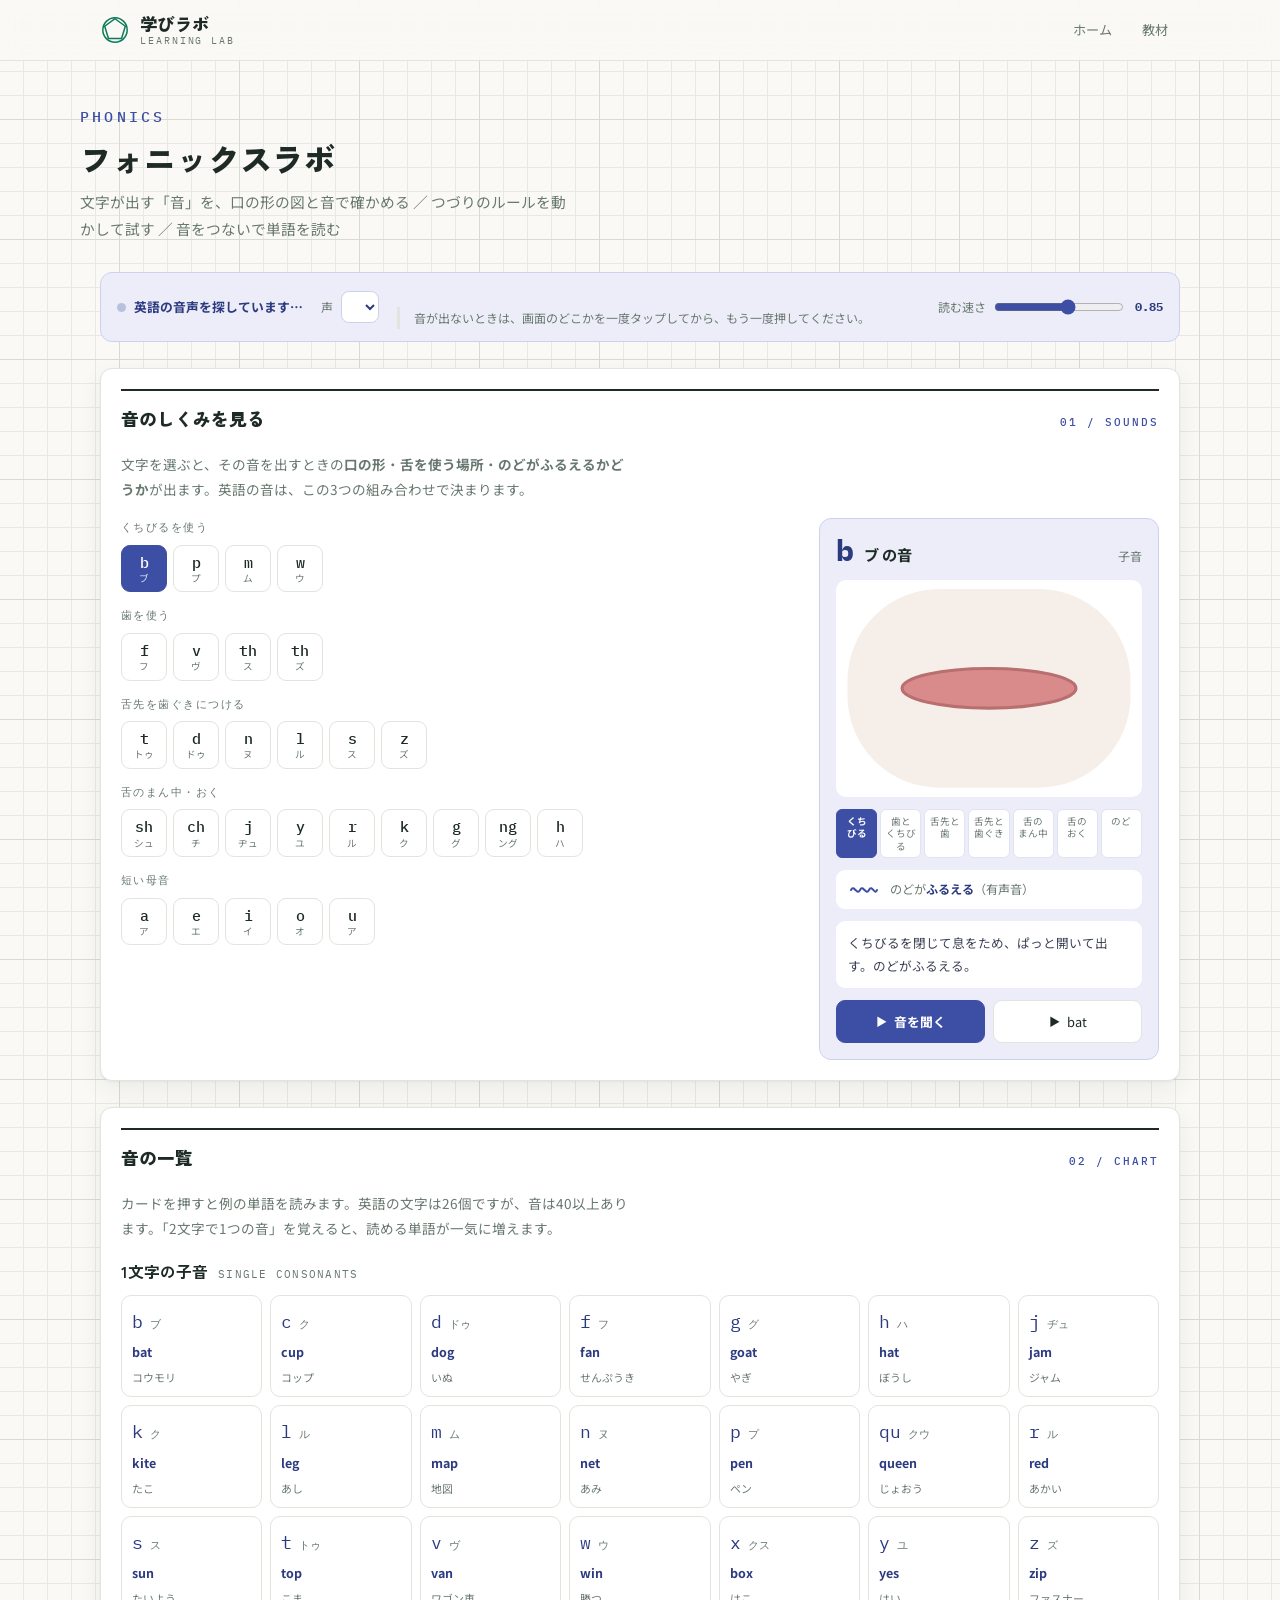
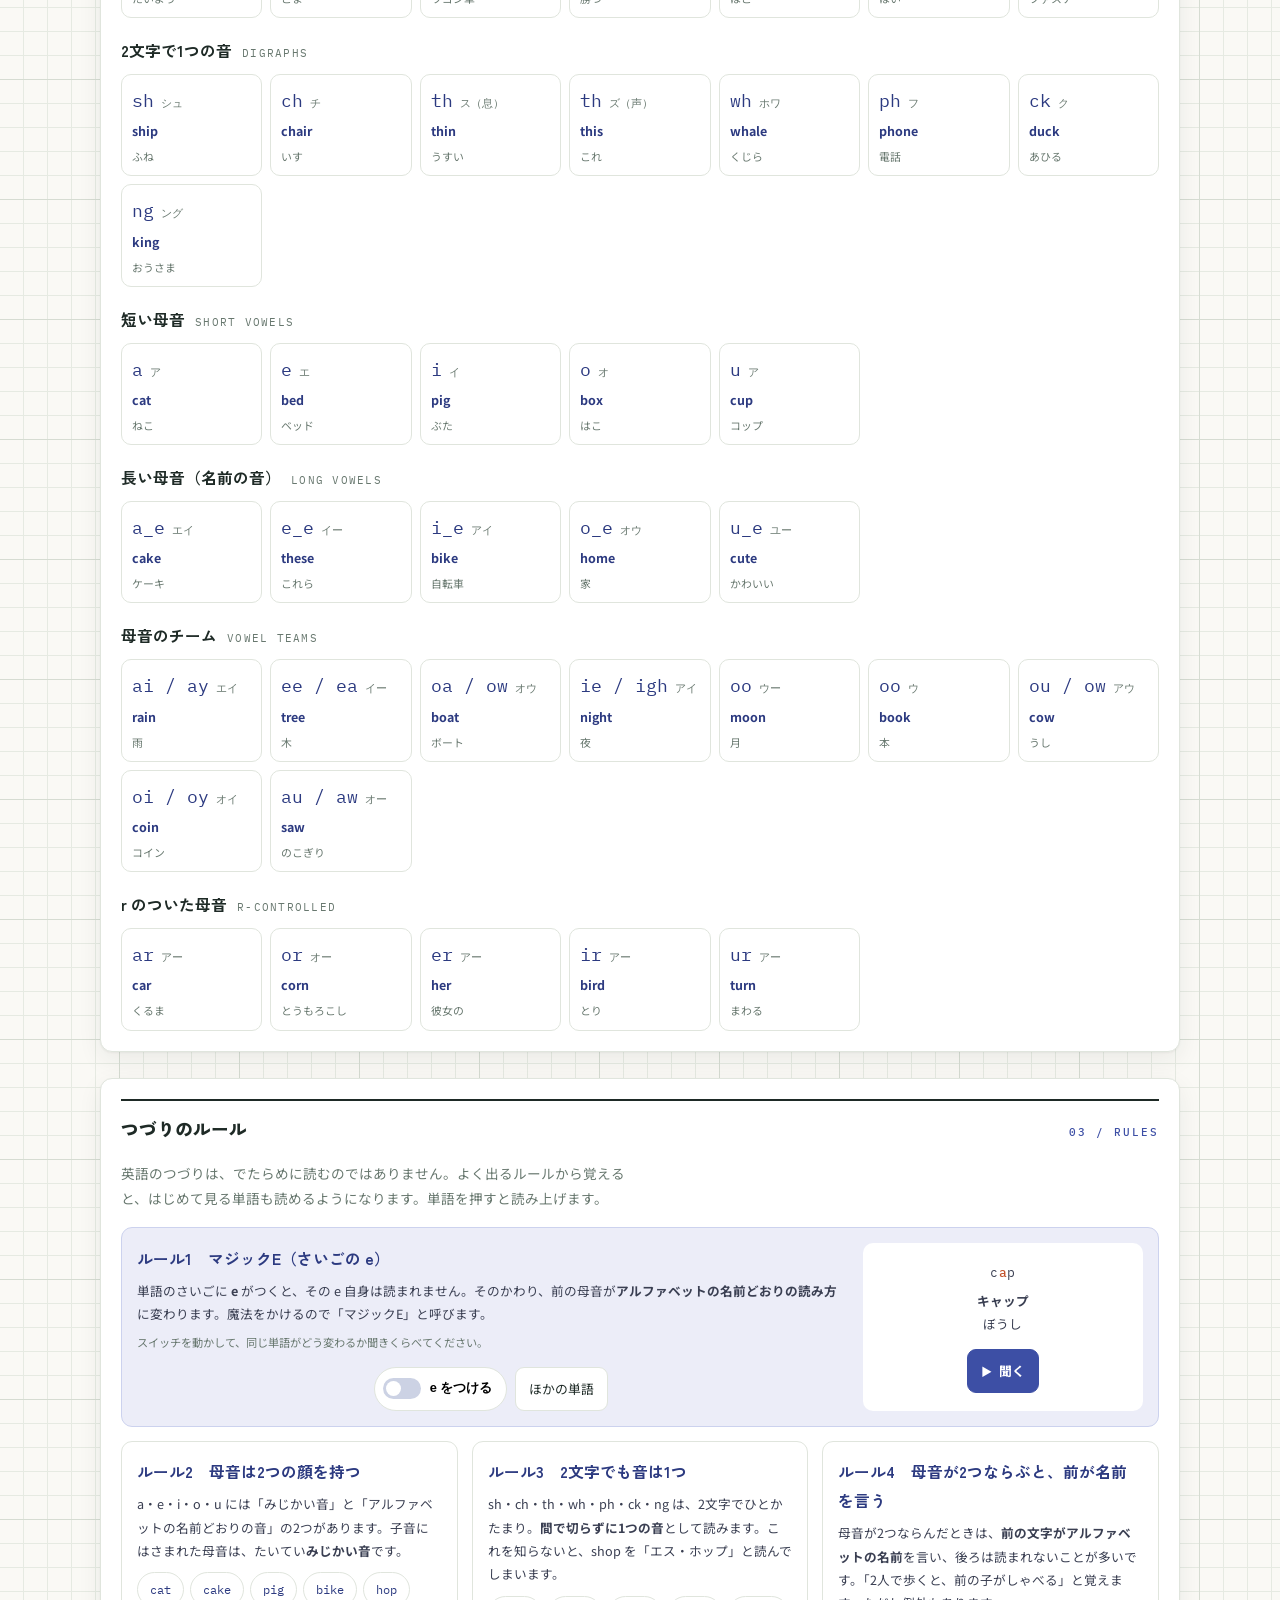
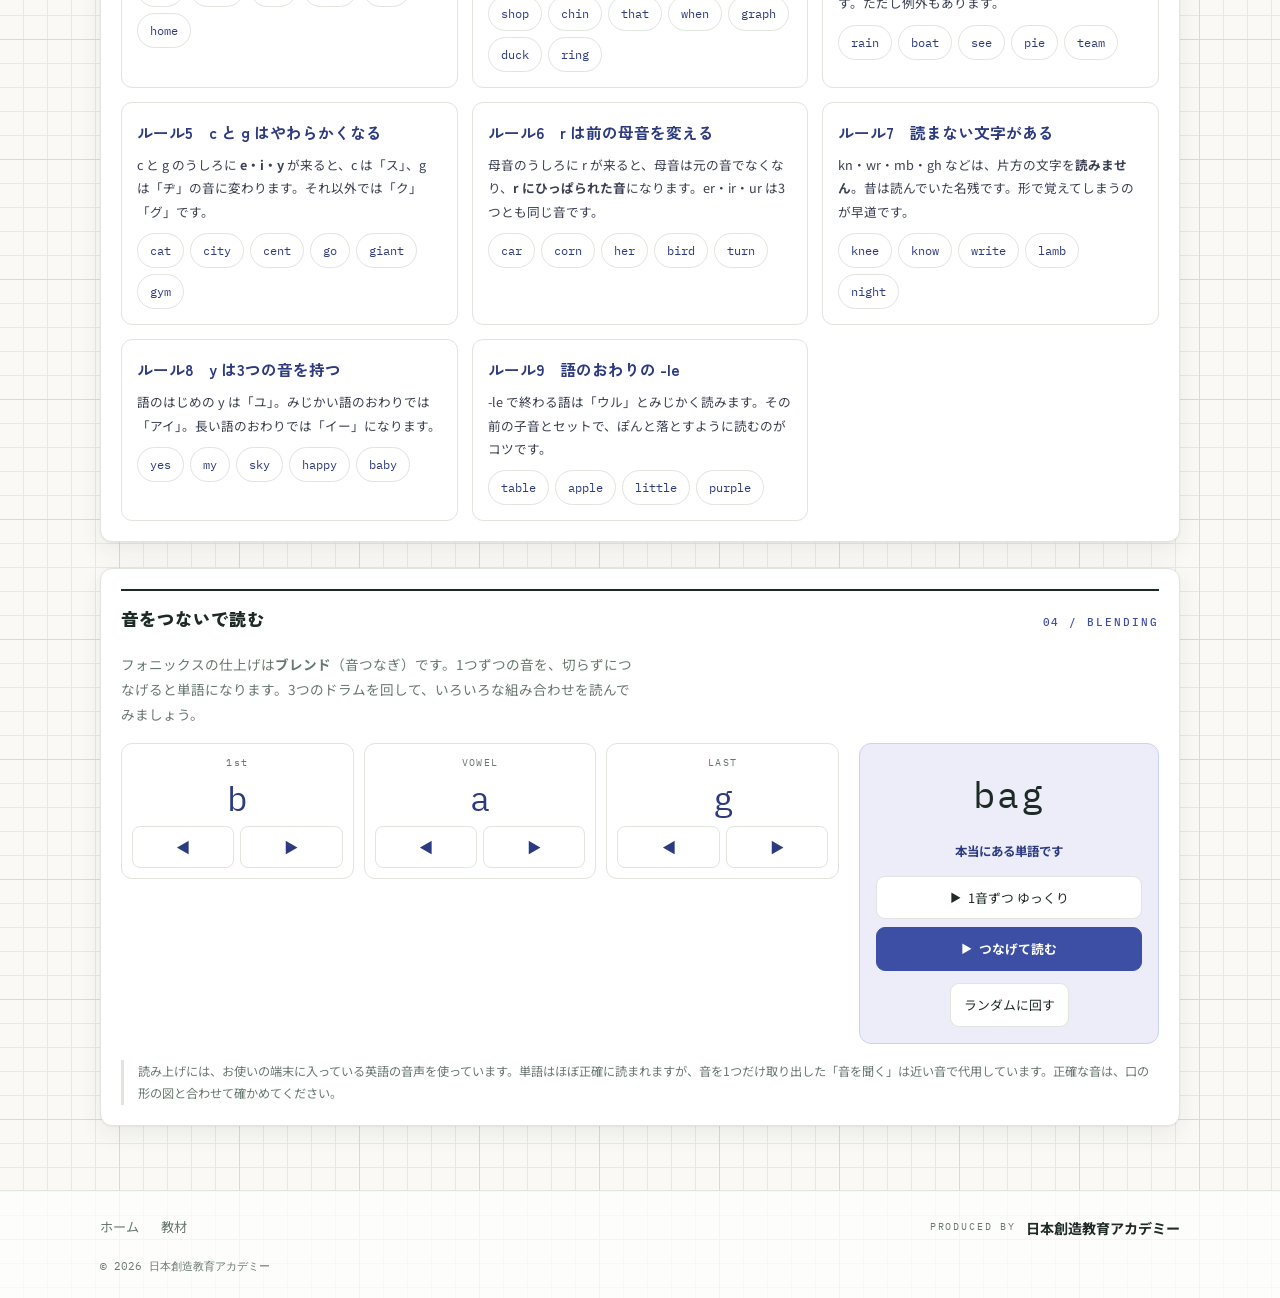
==== commit 8846b61b: "制作元の表示を日本創造教育アカデミーに変更し、リンクを外す Co-Authored-By: Claude Opus 5 <noreply@anthropic.com>" ====
--- a/phonics.html
+++ b/phonics.html
@@ -5,7 +5,7 @@
 <meta name="viewport" content="width=device-width, initial-scale=1.0">
 <title>フォニックスラボ｜学びラボ</title>
 <meta name="description" content="アルファベットが出す音を、口の形の図と読み上げ音声で確かめる学習アプリ。マジックEなどのつづりのルールを動かして試し、3つの音をつないで単語を読む練習ができます。">
-<meta name="author" content="株式会社日本総合教育舎">
+<meta name="author" content="日本創造教育アカデミー">
 <link rel="icon" href="favicon.svg" type="image/svg+xml">
 <link rel="stylesheet" href="style.css">
 <style>
@@ -470,10 +470,10 @@
     </nav>
     <p class="credit">
       <span>Produced by</span>
-      <a href="https://nasa.co.jp/" target="_blank" rel="noopener">株式会社日本総合教育舎</a>
+      <b>日本創造教育アカデミー</b>
     </p>
   </div>
-  <div class="footer-bottom">&copy; 2026 株式会社日本総合教育舎</div>
+  <div class="footer-bottom">&copy; 2026 日本創造教育アカデミー</div>
 </footer>
 
 <script>
--- a/style.css
+++ b/style.css
@@ -131,11 +131,7 @@
   font-family:'IBM Plex Mono',monospace;font-size:.64rem;letter-spacing:.18em;
   text-transform:uppercase;color:var(--muted);
 }
-.credit a{
-  font-size:.88rem;font-weight:700;color:var(--ink);
-  border-bottom:1px solid var(--line);padding-bottom:1px;
-}
-.credit a:hover{color:var(--accent-dark);border-color:var(--accent)}
+.credit b{font-size:.88rem;font-weight:700;color:var(--ink)}
 .footer-bottom{
   max-width:var(--wrap);margin:0 auto;padding:0 20px 22px;
   font-family:'IBM Plex Mono',monospace;font-size:.66rem;color:var(--muted);
